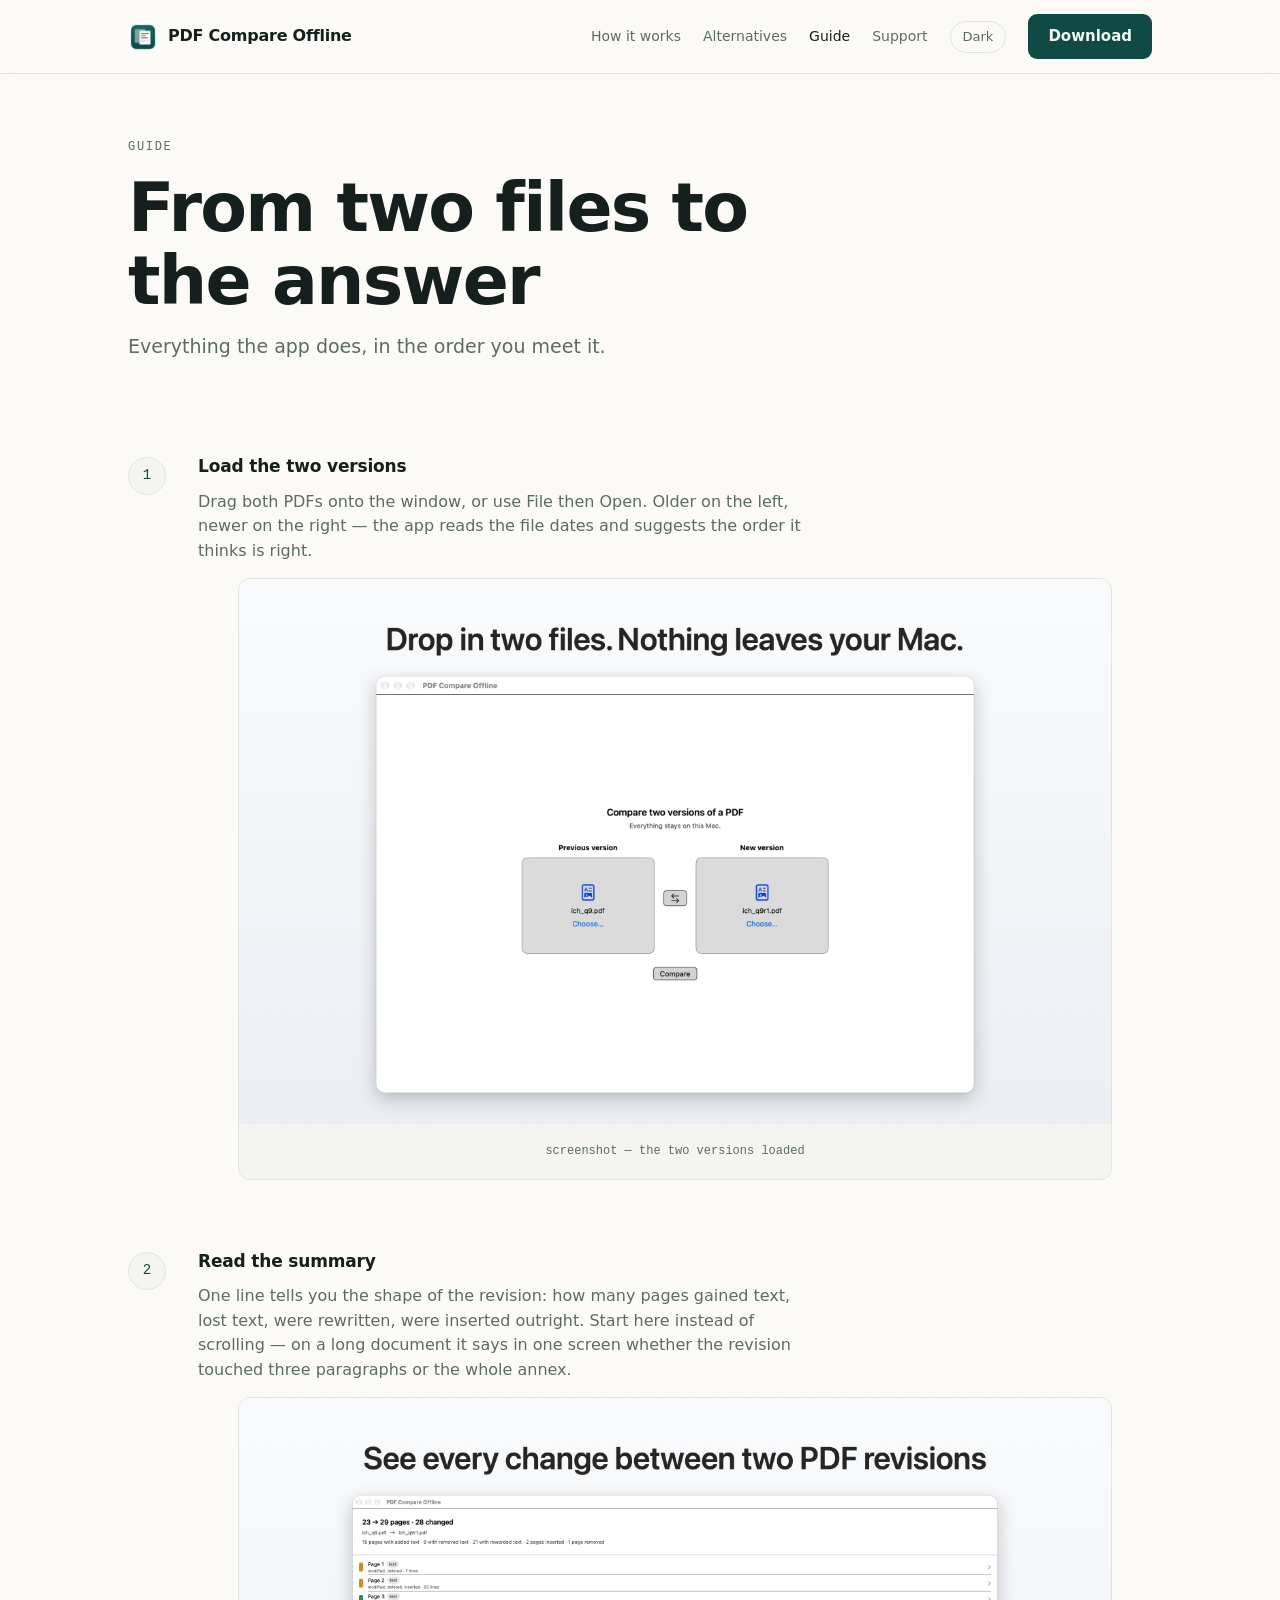
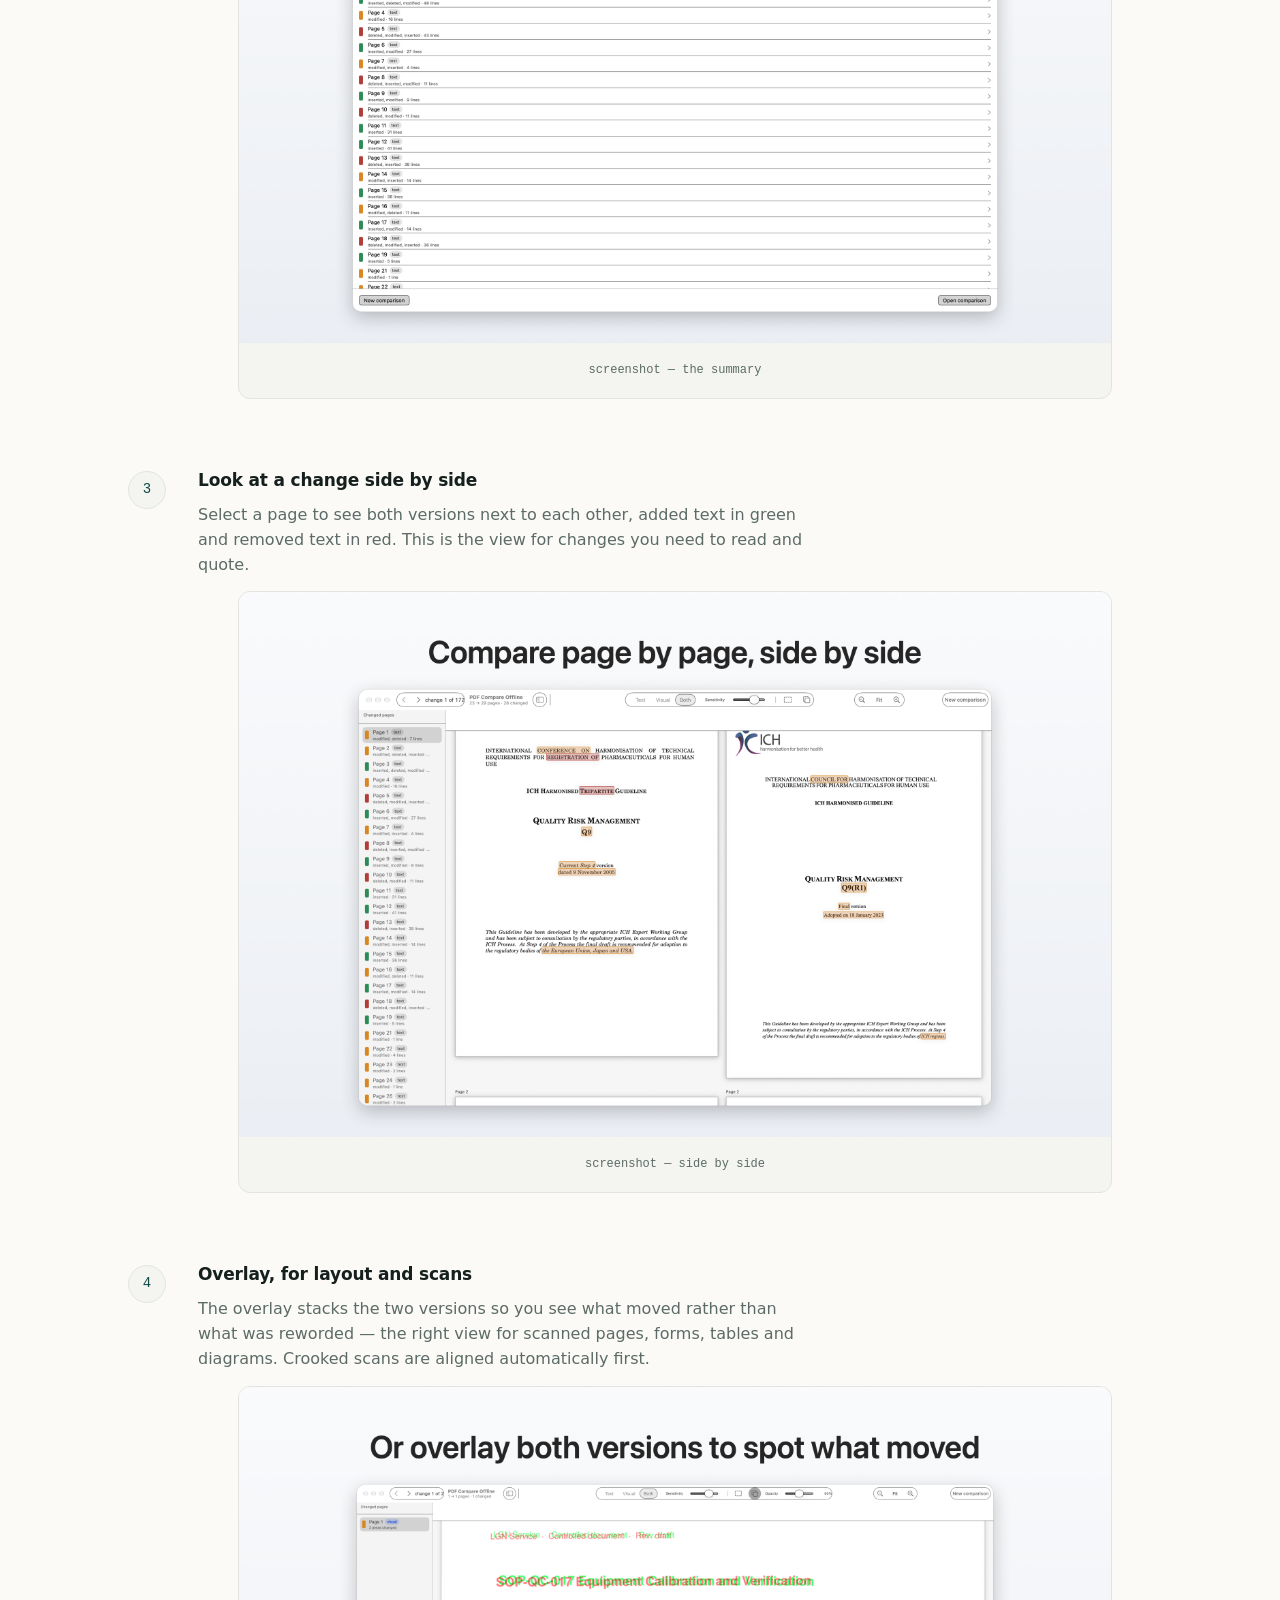
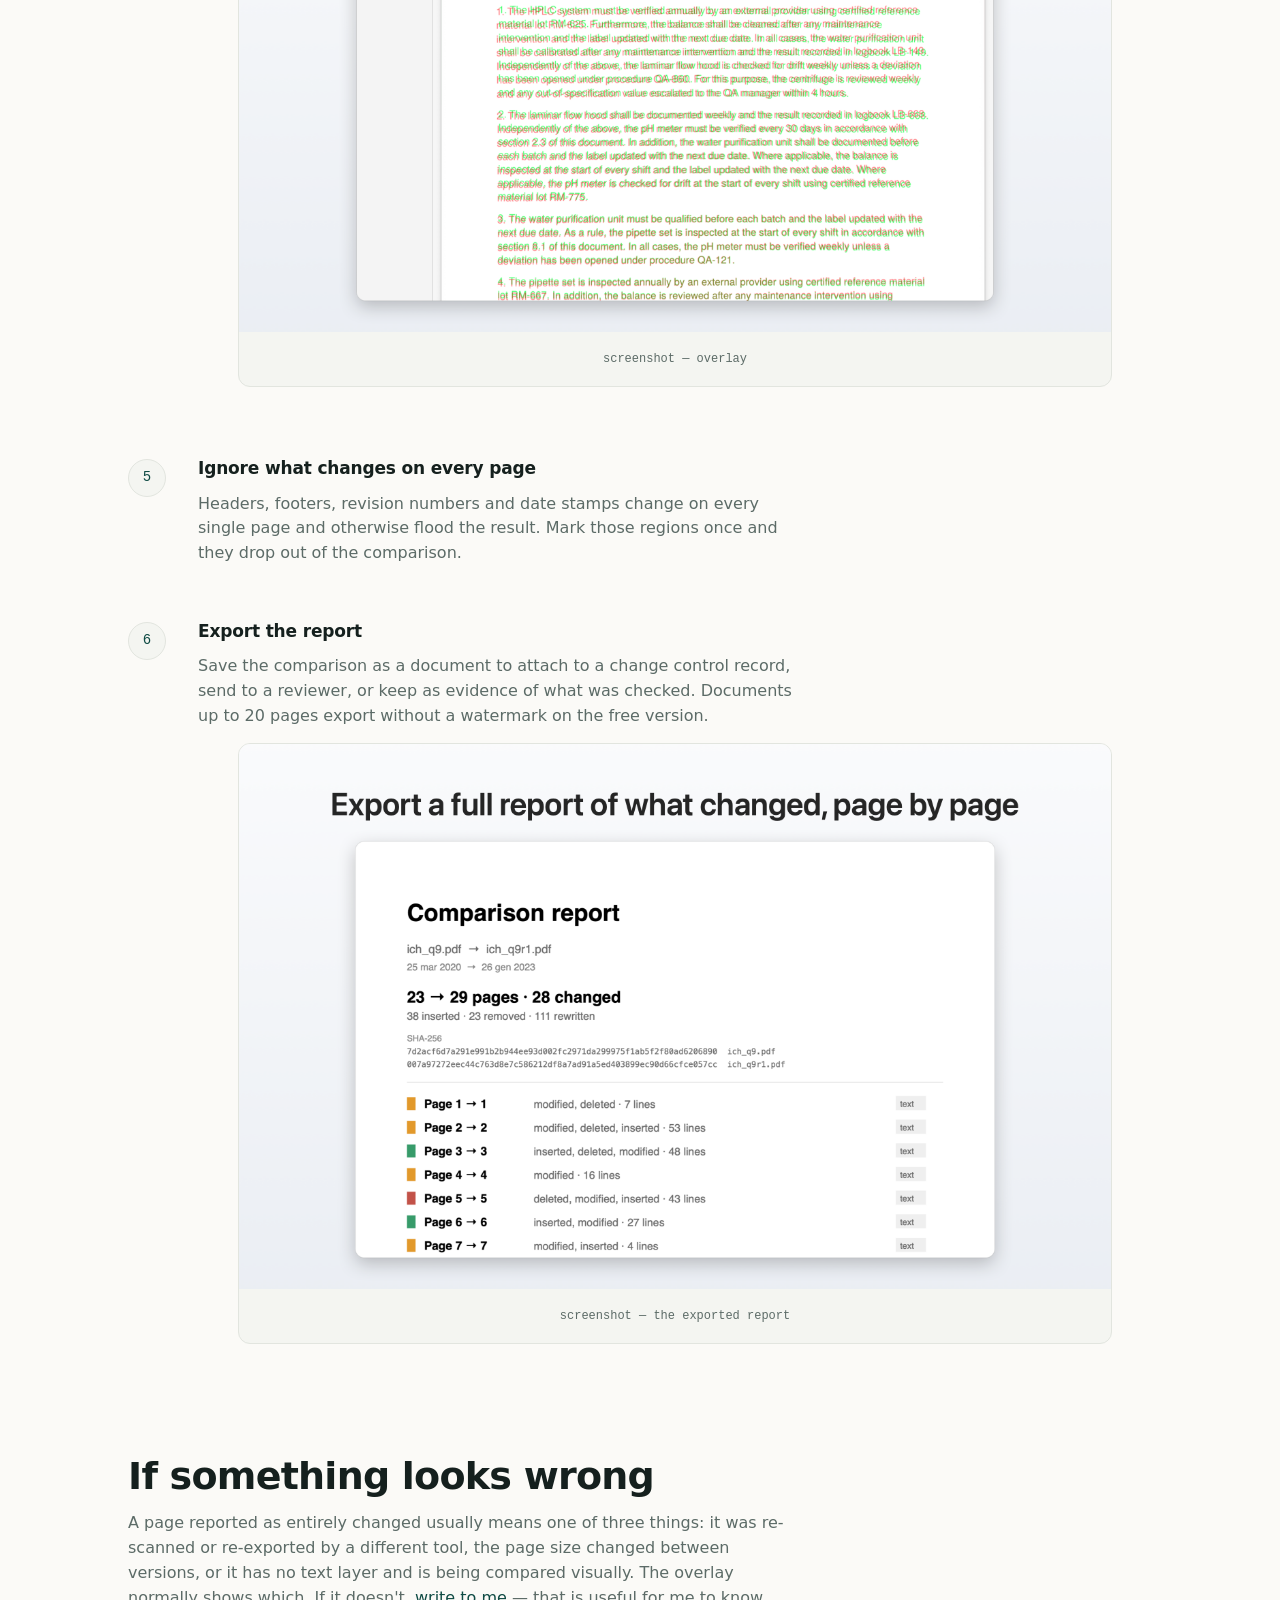
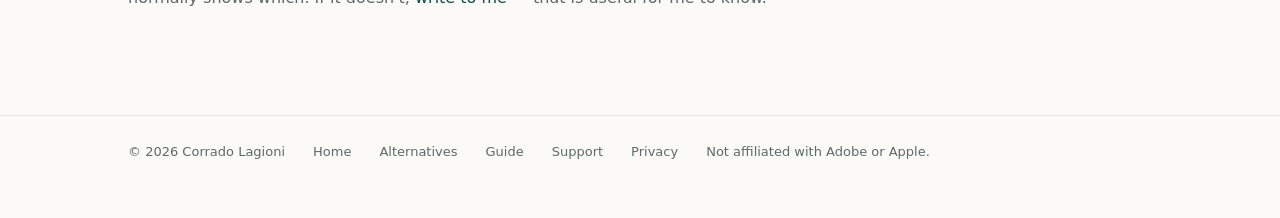
==== guide.html @ 4ae1d014 "PDF Compare Offline — sito" ====
<!DOCTYPE html>
<html lang="en">
<head>
<meta charset="utf-8">
<meta name="viewport" content="width=device-width, initial-scale=1">
<!-- REMOVE THIS LINE ON LAUNCH DAY -->
<meta name="robots" content="noindex">
<title>Guide — PDF Compare Offline</title>
<meta name="description" content="How to compare two versions of a PDF on a Mac: loading the files, reading the result, ignoring headers, exporting the report.">
<link rel="canonical" href="https://francescolagioni.github.io/pdfcompare/guide.html">
<link rel="icon" href="images/icon.png">
<link rel="stylesheet" href="style.css">
</head>
<body>
<header class="top">
  <div class="wrap">
    <a class="logo" href="index.html"><img src="images/icon.png" alt=""> PDF Compare Offline</a>
    <nav>
      <a href="index.html#how" data-n="how">How it works</a>
      <a href="compare.html" data-n="compare">Alternatives</a>
      <a href="guide.html" data-n="guide" aria-current="page">Guide</a>
      <a href="support.html" data-n="support">Support</a>
      <button class="ghost" id="theme" type="button">Dark</button>
      <a class="btn" href="#" data-store>Download</a>
    </nav>
  </div>
</header>

<main class="wrap">
  <div class="hero narrow">
    <p class="eyebrow">Guide</p>
    <h1>From two files to the answer</h1>
    <p class="lede">Everything the app does, in the order you meet it.</p>
  </div>

  <section>
    <div class="step" data-reveal>
      <div class="step-n">1</div>
      <div>
        <h3>Load the two versions</h3>
        <p>Drag both PDFs onto the window, or use File then Open. Older on the left, newer on the right — the app reads the file dates and suggests the order it thinks is right.</p>
        <figure class="shot"><img src="images/01-drop.png" alt="Two PDF files dropped into the app" onerror="this.remove()"><figcaption>screenshot — the two versions loaded</figcaption></figure>
      </div>
    </div>

    <div class="step" data-reveal>
      <div class="step-n">2</div>
      <div>
        <h3>Read the summary</h3>
        <p>One line tells you the shape of the revision: how many pages gained text, lost text, were rewritten, were inserted outright. Start here instead of scrolling — on a long document it says in one screen whether the revision touched three paragraphs or the whole annex.</p>
        <figure class="shot"><img src="images/02-summary.png" alt="Summary of changed, inserted and removed pages" onerror="this.remove()"><figcaption>screenshot — the summary</figcaption></figure>
      </div>
    </div>

    <div class="step" data-reveal>
      <div class="step-n">3</div>
      <div>
        <h3>Look at a change side by side</h3>
        <p>Select a page to see both versions next to each other, added text in green and removed text in red. This is the view for changes you need to read and quote.</p>
        <figure class="shot"><img src="images/03-side-by-side.png" alt="A page in both revisions, side by side" onerror="this.remove()"><figcaption>screenshot — side by side</figcaption></figure>
      </div>
    </div>

    <div class="step" data-reveal>
      <div class="step-n">4</div>
      <div>
        <h3>Overlay, for layout and scans</h3>
        <p>The overlay stacks the two versions so you see what moved rather than what was reworded — the right view for scanned pages, forms, tables and diagrams. Crooked scans are aligned automatically first.</p>
        <figure class="shot"><img src="images/04-overlay.png" alt="Two versions of a page overlaid" onerror="this.remove()"><figcaption>screenshot — overlay</figcaption></figure>
      </div>
    </div>

    <div class="step" data-reveal>
      <div class="step-n">5</div>
      <div>
        <h3>Ignore what changes on every page</h3>
        <p>Headers, footers, revision numbers and date stamps change on every single page and otherwise flood the result. Mark those regions once and they drop out of the comparison.</p>
      </div>
    </div>

    <div class="step" data-reveal>
      <div class="step-n">6</div>
      <div>
        <h3>Export the report</h3>
        <p>Save the comparison as a document to attach to a change control record, send to a reviewer, or keep as evidence of what was checked. Documents up to 20 pages export without a watermark on the free version.</p>
        <figure class="shot"><img src="images/05-report.png" alt="The exported comparison report" onerror="this.remove()"><figcaption>screenshot — the exported report</figcaption></figure>
      </div>
    </div>
  </section>

  <section>
    <div class="narrow">
      <h2>If something looks wrong</h2>
      <p class="muted">A page reported as entirely changed usually means one of three things: it was re-scanned or re-exported by a different tool, the page size changed between versions, or it has no text layer and is being compared visually. The overlay normally shows which. If it doesn't, <a href="support.html">write to me</a> — that is useful for me to know.</p>
    </div>
  </section>
</main>
<footer>
  <div class="wrap">
    <span>© 2026 Corrado Lagioni</span>
    <a href="index.html">Home</a>
    <a href="compare.html">Alternatives</a>
    <a href="guide.html">Guide</a>
    <a href="support.html">Support</a>
    <a href="privacy.html">Privacy</a>
    <span class="muted">Not affiliated with Adobe or Apple.</span>
  </div>
</footer>
<script src="site.js"></script>
</body>
</html>
---- style.css ----
/* PDF Compare Offline — design by Claude Design, made static.
   No web fonts, no external requests: the site keeps the same promise the app does. */

:root{
  --bg:#FBFAF7; --panel:#FFFFFF; --panel2:#F4F5F1; --ink:#15201E; --muted:#5C6B67; --line:#E2E5DF;
  --brand:#0F4B44; --brand-ink:#0F4B44; --on-brand:#F2F7F5;
  --add-bg:rgba(47,158,95,.16); --add-ink:#1C7A46;
  --del-bg:rgba(185,59,52,.14); --del-ink:#A93630;
  --mod-bg:rgba(224,142,26,.18); --mod-ink:#96620A;
  --sweep:rgba(15,75,68,.10); --stripe:rgba(21,32,30,.05);

  --sans: system-ui, -apple-system, "Segoe UI", Roboto, sans-serif;
  --mono: ui-monospace, SFMono-Regular, Menlo, Consolas, monospace;
}
@media (prefers-color-scheme: dark){
  :root:not([data-theme="light"]){
    --bg:#0A1514; --panel:#111F1D; --panel2:#0E1B19; --ink:#E9F0ED; --muted:#91A49F; --line:#1E332E;
    --brand:#5FBFA5; --brand-ink:#8ED9C1; --on-brand:#06201C;
    --add-bg:rgba(47,158,95,.24); --add-ink:#71D79D;
    --del-bg:rgba(185,59,52,.26); --del-ink:#F18C83;
    --mod-bg:rgba(224,142,26,.24); --mod-ink:#F0B45E;
    --sweep:rgba(143,217,193,.10); --stripe:rgba(233,240,237,.06);
  }
}
:root[data-theme="dark"]{
  --bg:#0A1514; --panel:#111F1D; --panel2:#0E1B19; --ink:#E9F0ED; --muted:#91A49F; --line:#1E332E;
  --brand:#5FBFA5; --brand-ink:#8ED9C1; --on-brand:#06201C;
  --add-bg:rgba(47,158,95,.24); --add-ink:#71D79D;
  --del-bg:rgba(185,59,52,.26); --del-ink:#F18C83;
  --mod-bg:rgba(224,142,26,.24); --mod-ink:#F0B45E;
  --sweep:rgba(143,217,193,.10); --stripe:rgba(233,240,237,.06);
}

*,*::before,*::after{box-sizing:border-box;}
html{-webkit-text-size-adjust:100%;scroll-behavior:smooth;}
body{margin:0;background:var(--bg);color:var(--ink);font-family:var(--sans);font-size:16px;line-height:1.55;-webkit-font-smoothing:antialiased;}
a{color:var(--brand-ink);text-decoration:none;}
a:hover{color:var(--ink);}
.wrap{max-width:1080px;margin:0 auto;padding:0 28px;}
.narrow{max-width:660px;}

h1,h2,h3{font-weight:600;letter-spacing:-.025em;line-height:1.08;margin:0;}
h1{font-size:clamp(38px,6.2vw,68px);}
h2{font-size:clamp(26px,3.4vw,38px);letter-spacing:-.02em;}
h3{font-size:17px;letter-spacing:-.01em;}
p{margin:14px 0 0;}
.lede{font-size:clamp(17px,1.5vw,19px);color:var(--muted);max-width:46ch;}
.eyebrow{font-family:var(--mono);font-size:12px;letter-spacing:.14em;text-transform:uppercase;color:var(--muted);margin:0;}
.muted{color:var(--muted);}
.small{font-size:13px;}

/* header */
.top{position:sticky;top:0;z-index:30;background:color-mix(in srgb,var(--bg) 86%,transparent);backdrop-filter:saturate(150%) blur(12px);border-bottom:1px solid var(--line);}
.top .wrap{display:flex;align-items:center;gap:18px;padding-top:14px;padding-bottom:14px;}
.logo{display:flex;align-items:center;gap:10px;color:var(--ink);font-weight:600;letter-spacing:-.015em;}
.logo img{width:30px;height:30px;border-radius:7px;display:block;}
.top nav{margin-left:auto;display:flex;align-items:center;gap:22px;font-size:14px;}
.top nav a{color:var(--muted);}
.top nav a:hover,.top nav a[aria-current]{color:var(--ink);}
.ghost{border:1px solid var(--line);background:transparent;color:var(--muted);font:inherit;font-size:13px;padding:5px 12px;border-radius:999px;cursor:pointer;}
.ghost:hover{color:var(--ink);}
.btn{display:inline-block;background:var(--brand);color:var(--on-brand);padding:11px 20px;border-radius:9px;font-size:15px;font-weight:600;}
.btn:hover{color:var(--on-brand);opacity:.92;}
/* the header Download sits inside <nav>, where ".top nav a" would otherwise
   win on specificity and paint it muted grey on the green. */
.top nav a.btn,.top nav a.btn:hover{color:var(--on-brand);}
.btn-lg{padding:15px 26px;font-size:16px;}

/* sections */
section{margin-top:96px;}
.hero{margin-top:64px;}
.hero h1{margin-top:14px;}
.cta-row{display:flex;flex-wrap:wrap;align-items:center;gap:16px 22px;margin-top:32px;}
.cta-note{font-size:14px;color:var(--muted);}

/* the diff panel */
.panel{border:1px solid var(--line);border-radius:14px;background:var(--panel);overflow:hidden;margin-top:48px;}
.panel-head{display:flex;flex-wrap:wrap;gap:10px;justify-content:space-between;padding:12px 18px;border-bottom:1px solid var(--line);background:var(--panel2);font-family:var(--mono);font-size:12px;color:var(--muted);}
.tally{display:flex;gap:16px;}
.tally .a{color:var(--add-ink);} .tally .d{color:var(--del-ink);} .tally .m{color:var(--mod-ink);}
.cols{display:grid;grid-template-columns:1fr 1fr;}
.col{padding:26px 24px 30px;}
.col+.col{border-left:1px solid var(--line);}
.col .rev{font-family:var(--mono);font-size:11px;letter-spacing:.1em;text-transform:uppercase;color:var(--muted);}
.col p{font-size:16px;line-height:1.65;margin-top:14px;}
.panel-foot{display:flex;flex-wrap:wrap;gap:10px 22px;align-items:center;padding:12px 18px;border-top:1px solid var(--line);background:var(--panel2);font-size:12px;color:var(--muted);}
.key{display:inline-flex;align-items:center;gap:7px;}
.key i{width:11px;height:11px;border-radius:3px;display:block;}
.key.a i{background:var(--add-bg);box-shadow:inset 0 0 0 1px var(--add-ink);}
.key.d i{background:var(--del-bg);box-shadow:inset 0 0 0 1px var(--del-ink);}
.key.m i{background:var(--mod-bg);box-shadow:inset 0 0 0 1px var(--mod-ink);}
.panel-foot .right{margin-left:auto;font-family:var(--mono);}

mark{background:transparent;color:inherit;border-radius:3px;padding:.06em .25em;}
.add{--hl:var(--add-bg);--hlink:var(--add-ink);}
.mod{--hl:var(--mod-bg);--hlink:var(--mod-ink);}
.del{text-decoration:line-through;text-decoration-color:transparent;}
.lit .add,.lit .mod{background-color:var(--hl);color:var(--hlink);transition:background-color .55s ease,color .55s ease;}
.lit .del{background-color:var(--del-bg);color:var(--del-ink);text-decoration-color:var(--del-ink);transition:background-color .55s ease,color .55s ease,text-decoration-color .4s ease .2s;}
.lit .s2{transition-delay:.18s;} .lit .s3{transition-delay:.36s;}

/* cards */
.grid2{display:grid;gap:20px;grid-template-columns:repeat(auto-fit,minmax(260px,1fr));margin-top:36px;}
.card{border:1px solid var(--line);border-radius:14px;background:var(--panel);padding:24px 26px;}
.card h3{margin-bottom:6px;}
.card p{color:var(--muted);font-size:15px;margin-top:8px;}

.grid4{display:grid;gap:22px;grid-template-columns:repeat(auto-fit,minmax(215px,1fr));margin-top:36px;}
.feat i{display:block;width:26px;height:8px;border-radius:3px;margin-bottom:14px;}
.feat.a i{background:var(--add-bg);box-shadow:inset 0 0 0 1px var(--add-ink);}
.feat.d i{background:var(--del-bg);box-shadow:inset 0 0 0 1px var(--del-ink);}
.feat.m i{background:var(--mod-bg);box-shadow:inset 0 0 0 1px var(--mod-ink);}
.feat.p i{background:var(--stripe);box-shadow:inset 0 0 0 1px var(--line);}
.feat p{color:var(--muted);font-size:15px;}

/* screenshots */
.shot{position:relative;border:1px solid var(--line);border-radius:12px;background:var(--panel2);min-height:190px;display:grid;place-items:center;overflow:hidden;margin-top:14px;}
.shot.big{min-height:440px;}
.shot img{display:block;width:100%;height:auto;}
.shot figcaption{font-family:var(--mono);font-size:12px;color:var(--muted);padding:18px;text-align:center;}
.window{border:1px solid var(--line);border-radius:14px;overflow:hidden;background:var(--panel);margin-top:32px;}
.window-bar{display:flex;align-items:center;gap:8px;padding:10px 14px;border-bottom:1px solid var(--line);background:var(--panel2);}
.window-bar i{width:11px;height:11px;border-radius:50%;background:var(--line);display:block;}
.window-bar span{margin-left:8px;font-size:12px;color:var(--muted);}
.window .shot{border:0;border-radius:0;margin:0;}

/* entitlements */
.ent{border:1px solid var(--line);border-radius:14px;overflow:hidden;background:var(--panel);margin-top:32px;}
.ent-head{font-family:var(--mono);font-size:11px;letter-spacing:.1em;text-transform:uppercase;color:var(--muted);padding:12px 18px;border-bottom:1px solid var(--line);background:var(--panel2);}
.ent-row{display:flex;justify-content:space-between;gap:16px;padding:12px 18px;border-bottom:1px solid var(--line);font-family:var(--mono);font-size:13px;}
.ent-row:last-child{border-bottom:0;}
.ent-row b{font-weight:400;color:var(--ink);}
.ent-row span{color:var(--muted);}

/* pricing */
.price-grid{display:grid;gap:20px;grid-template-columns:repeat(auto-fit,minmax(280px,1fr));margin-top:36px;}
.price-card{border:1px solid var(--line);border-radius:14px;padding:28px;background:var(--panel);}
.price-card.is-them{background:transparent;}
.price-card .big{font-size:40px;font-weight:600;letter-spacing:-.02em;margin:14px 0 0;line-height:1;}
.price-card.is-them .big{color:var(--muted);}
.price-card ul{list-style:none;padding:0;margin:20px 0 0;display:grid;gap:9px;font-size:15px;}
.price-card li{padding-left:22px;position:relative;}
.price-card li::before{content:"";position:absolute;left:0;top:.52em;width:9px;height:9px;border-radius:2px;background:var(--add-ink);}
.price-card.is-them li{color:var(--muted);}
.price-card.is-them li::before{background:var(--line);}

/* faq */
details{border-bottom:1px solid var(--line);padding:16px 0;}
summary{cursor:pointer;list-style:none;font-weight:600;display:flex;gap:12px;align-items:baseline;}
summary::-webkit-details-marker{display:none;}
summary::before{content:"+";color:var(--brand-ink);font-weight:600;}
details[open] summary::before{content:"–";}
details p{color:var(--muted);margin-left:24px;}

/* steps */
.step{display:grid;gap:18px;grid-template-columns:1fr;margin-top:56px;}
@media(min-width:760px){.step{grid-template-columns:44px 1fr;gap:26px;}}
.step-n{width:38px;height:38px;border-radius:50%;display:grid;place-items:center;background:var(--panel2);border:1px solid var(--line);font-family:var(--mono);font-size:14px;color:var(--brand-ink);}
.step p{color:var(--muted);max-width:60ch;}

.costs{display:grid;gap:16px;margin-top:32px;}
.cost .top{display:flex;justify-content:space-between;gap:16px;font-size:14px;}
.cost .top em{font-style:normal;color:var(--muted);font-family:var(--mono);font-size:13px;}
.track{height:10px;border-radius:5px;background:var(--panel2);border:1px solid var(--line);overflow:hidden;margin-top:7px;}
.fill{height:100%;width:0;background:var(--del-ink);transition:width 1.1s cubic-bezier(.2,.7,.2,1);}
.cost.is-ours .fill{background:var(--add-ink);}
.in .fill{width:var(--w);}

ul.plain{list-style:none;padding:0;margin:20px 0 0;display:grid;gap:10px;}
ul.plain li{padding-left:22px;position:relative;color:var(--muted);}
ul.plain li::before{content:"";position:absolute;left:0;top:.55em;width:9px;height:9px;border-radius:2px;background:var(--brand-ink);}

.note{border-left:3px solid var(--line);padding-left:20px;margin-top:32px;}
.note.a{border-left-color:var(--add-ink);}
.note.d{border-left-color:var(--del-ink);}
.note.m{border-left-color:var(--mod-ink);}

footer{margin-top:104px;border-top:1px solid var(--line);padding:26px 0 56px;font-size:13px;color:var(--muted);}
footer .wrap{display:flex;flex-wrap:wrap;gap:12px 28px;align-items:center;}
footer a{color:var(--muted);}

[data-reveal]{opacity:0;transform:translateY(20px);transition:opacity .75s cubic-bezier(.2,.7,.3,1),transform .75s cubic-bezier(.2,.7,.3,1);}
[data-reveal].in{opacity:1;transform:none;}
:focus-visible{outline:2px solid var(--brand-ink);outline-offset:3px;border-radius:4px;}

@media(max-width:700px){
  .cols{grid-template-columns:1fr;}
  .col+.col{border-left:0;border-top:1px solid var(--line);}
  section{margin-top:68px;}
  .top nav{gap:14px;font-size:13px;}
}
@media (prefers-reduced-motion: reduce){
  html{scroll-behavior:auto;}
  *,*::before,*::after{transition-duration:.001s !important;animation-duration:.001s !important;}
  [data-reveal]{opacity:1;transform:none;}
}
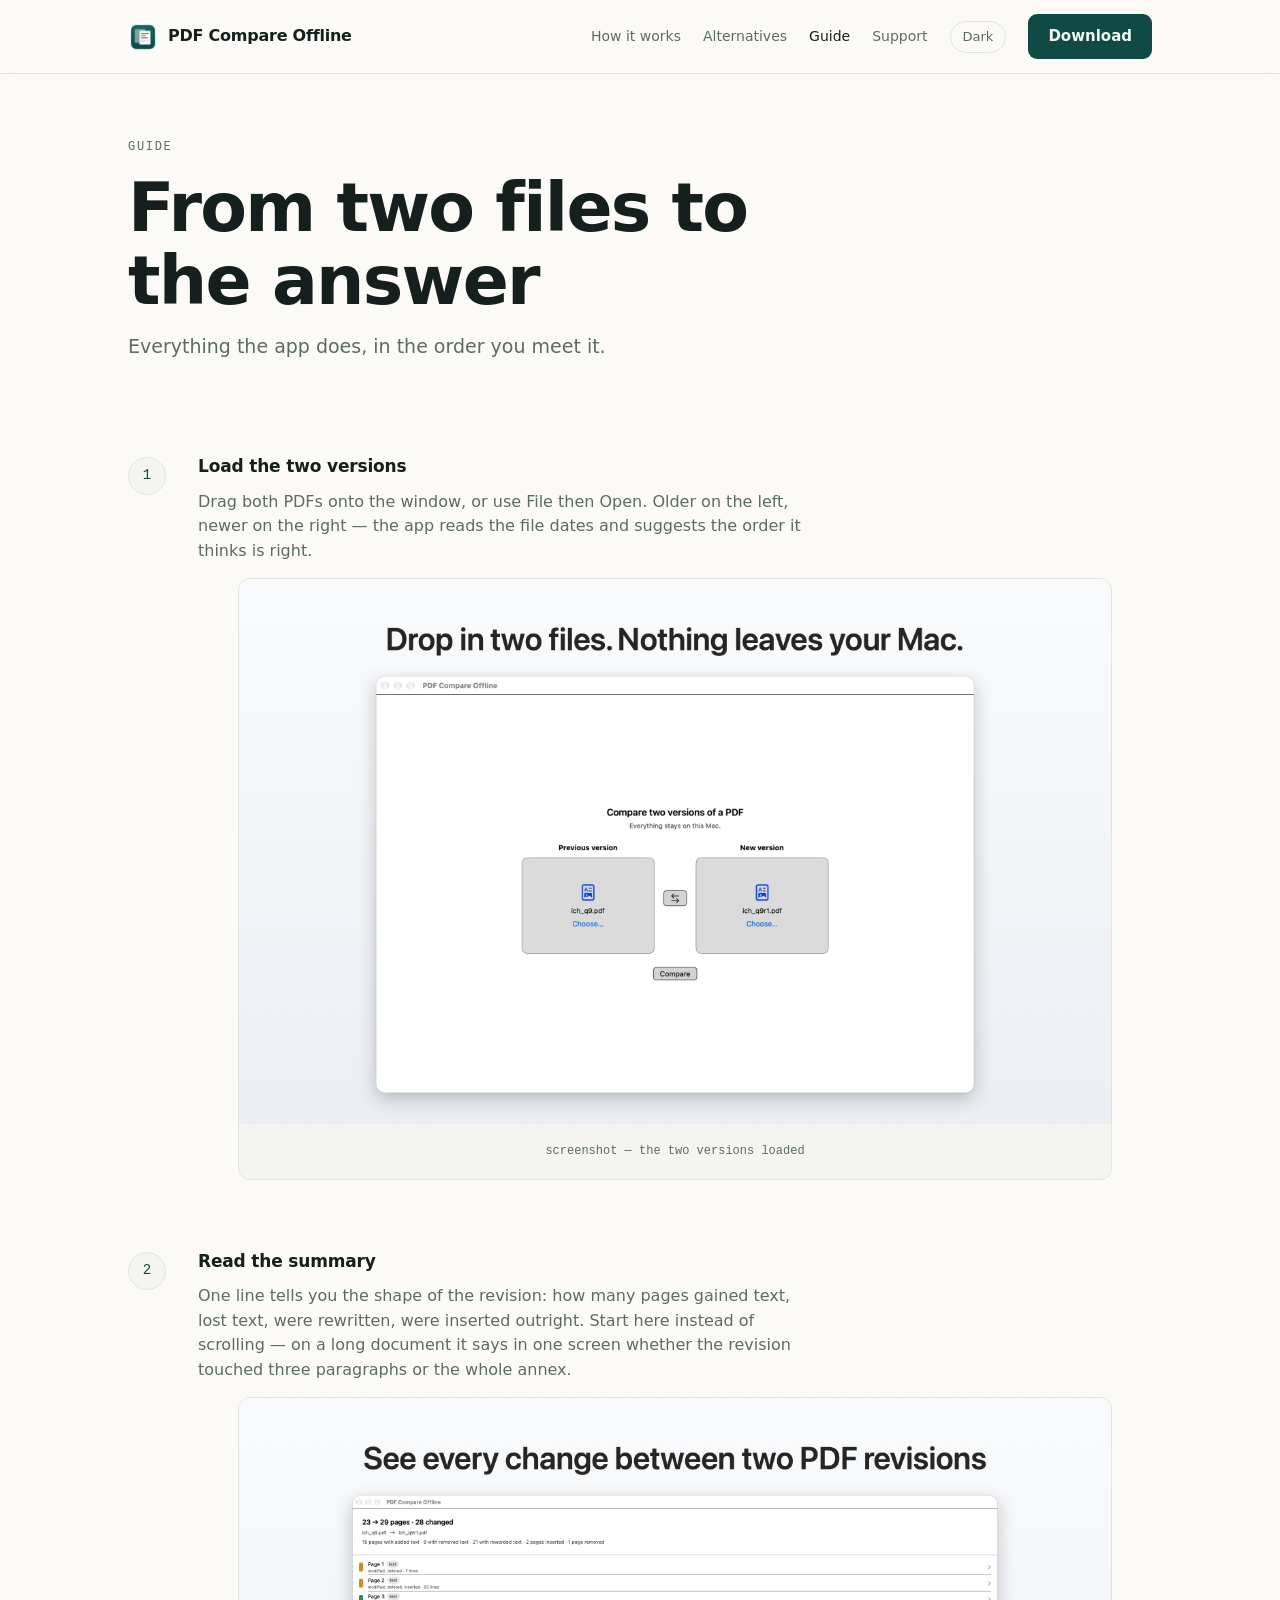
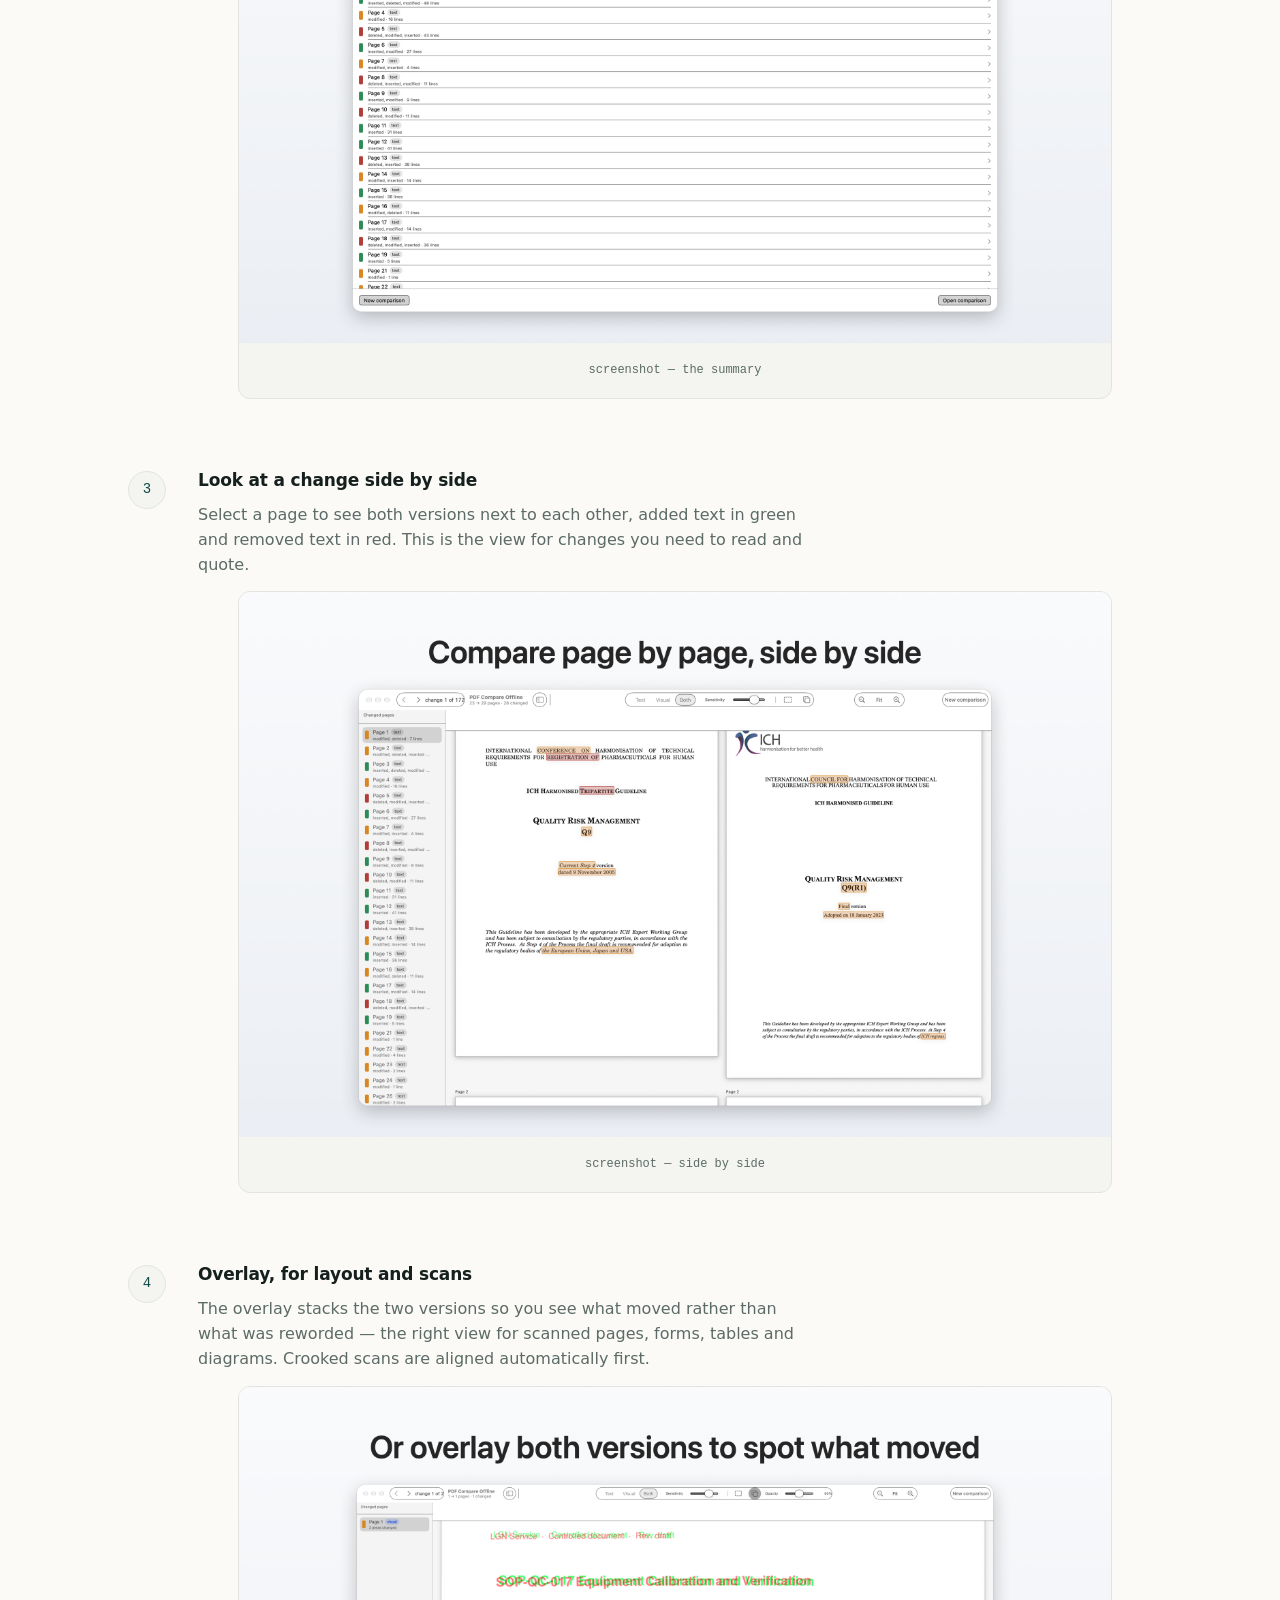
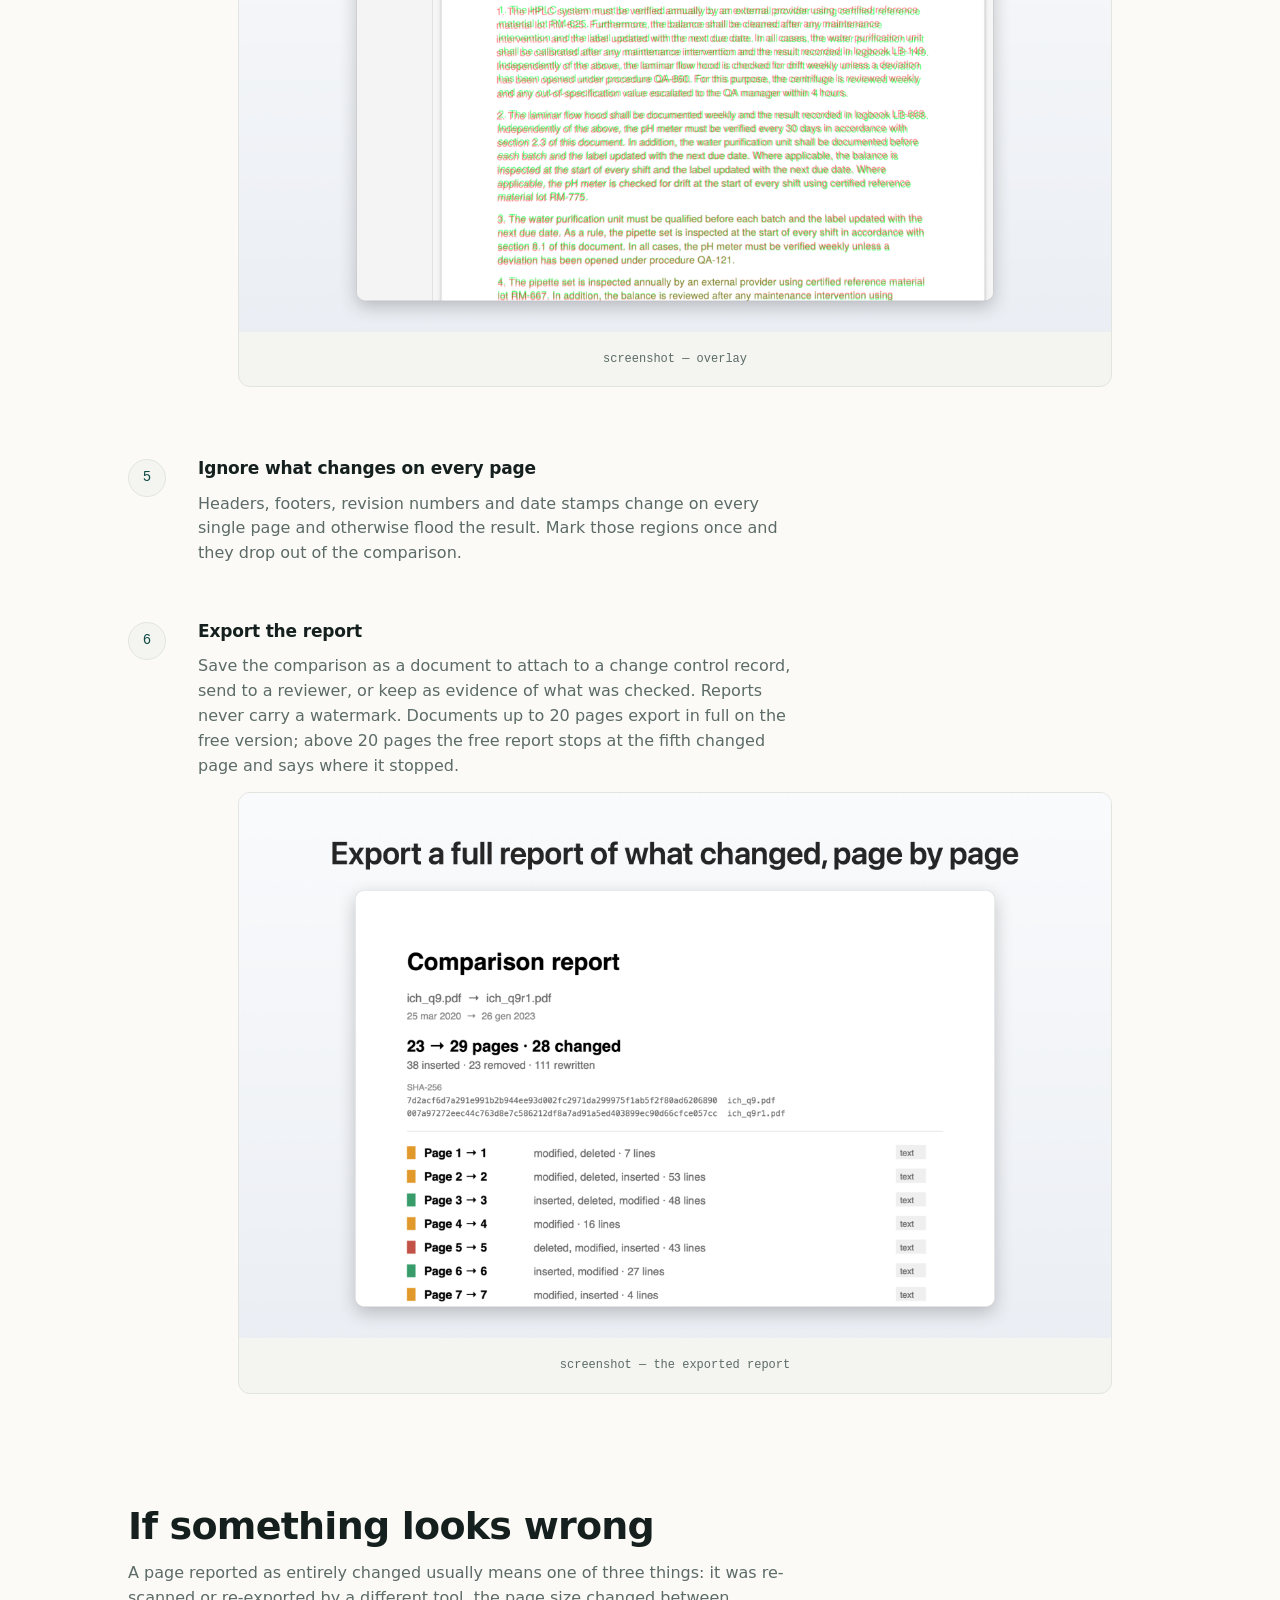
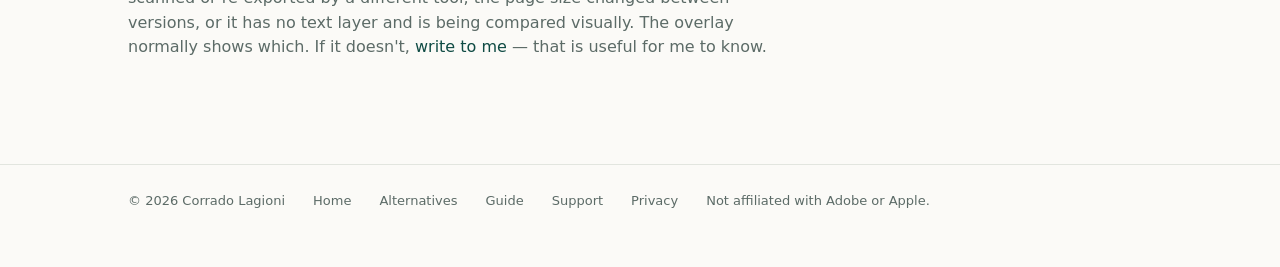
==== commit d8160888: "Describe the free limit as the app behaves, and drop the watermark The watermark was removed from ex" ====
--- a/guide.html
+++ b/guide.html
@@ -82,7 +82,7 @@
       <div class="step-n">6</div>
       <div>
         <h3>Export the report</h3>
-        <p>Save the comparison as a document to attach to a change control record, send to a reviewer, or keep as evidence of what was checked. Documents up to 20 pages export without a watermark on the free version.</p>
+        <p>Save the comparison as a document to attach to a change control record, send to a reviewer, or keep as evidence of what was checked. Reports never carry a watermark. Documents up to 20 pages export in full on the free version; above 20 pages the free report stops at the fifth changed page and says where it stopped.</p>
         <figure class="shot"><img src="images/05-report.png" alt="The exported comparison report" onerror="this.remove()"><figcaption>screenshot — the exported report</figcaption></figure>
       </div>
     </div>
